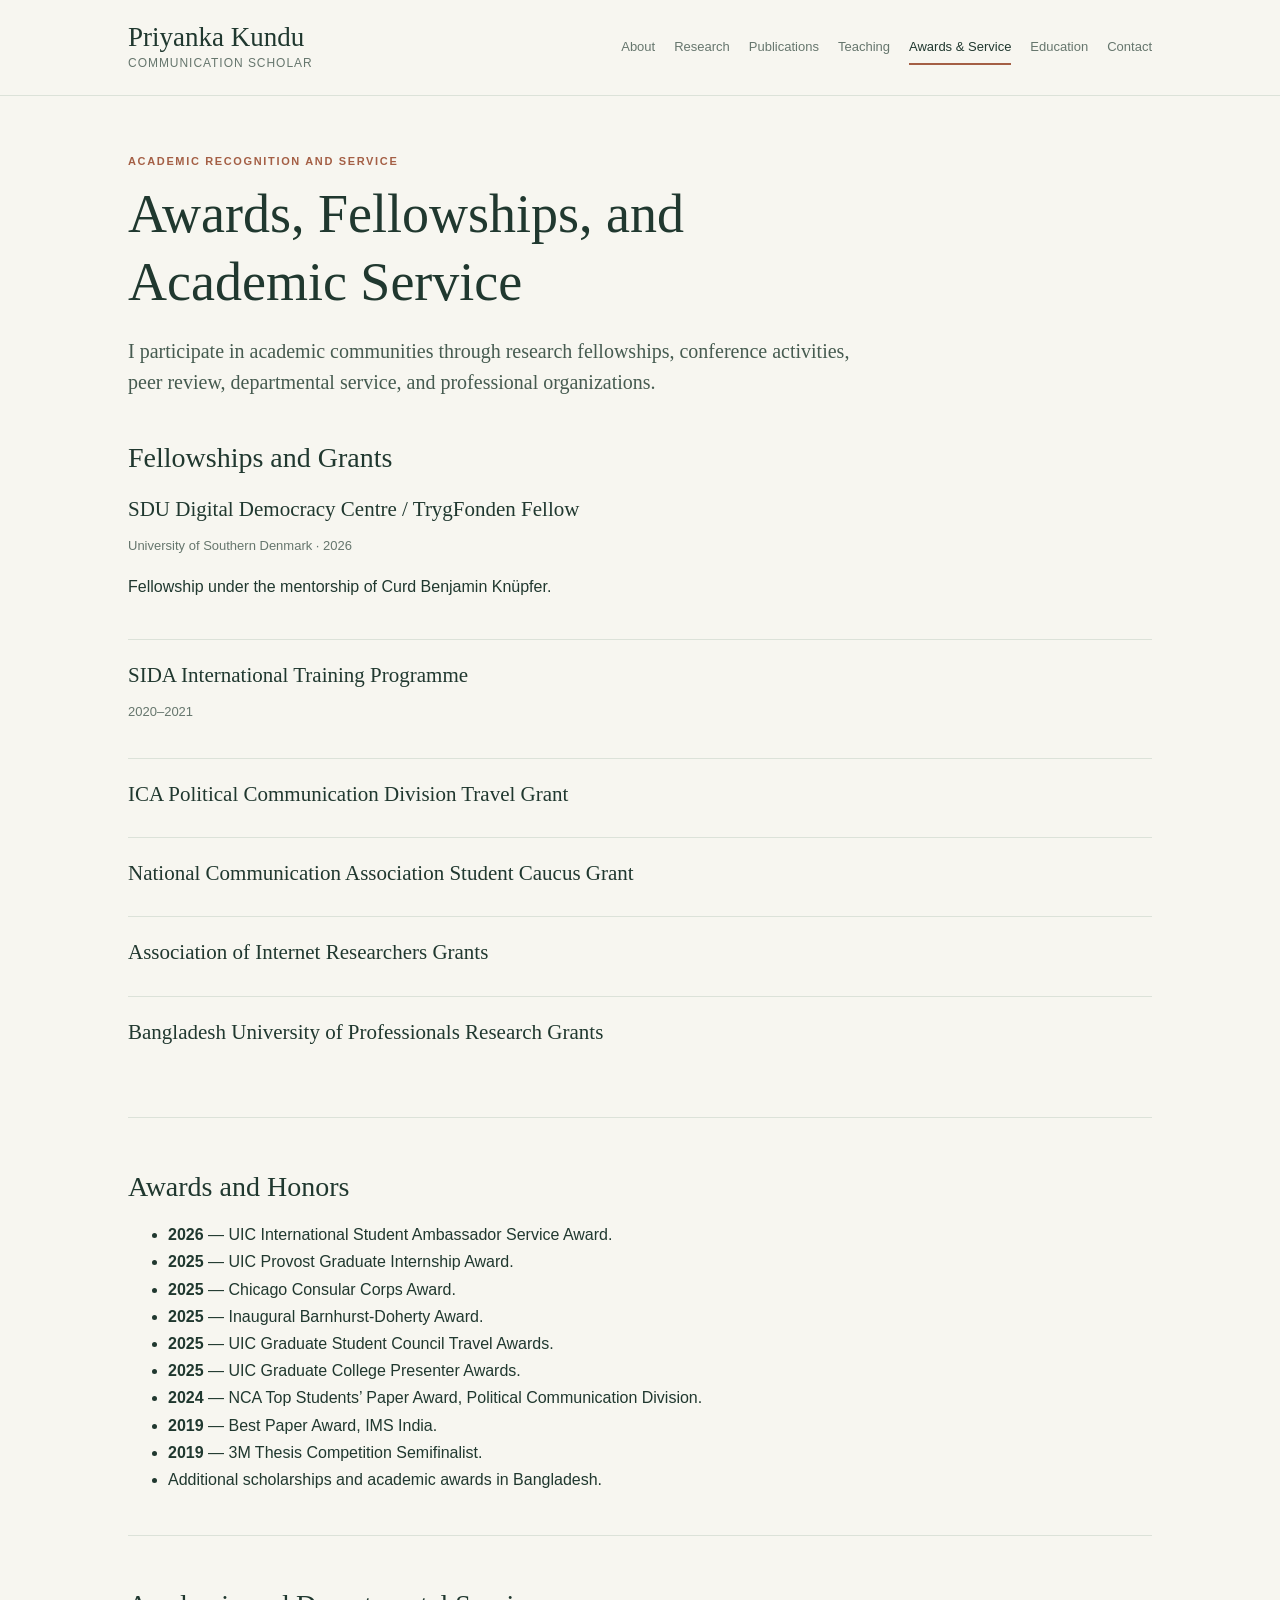
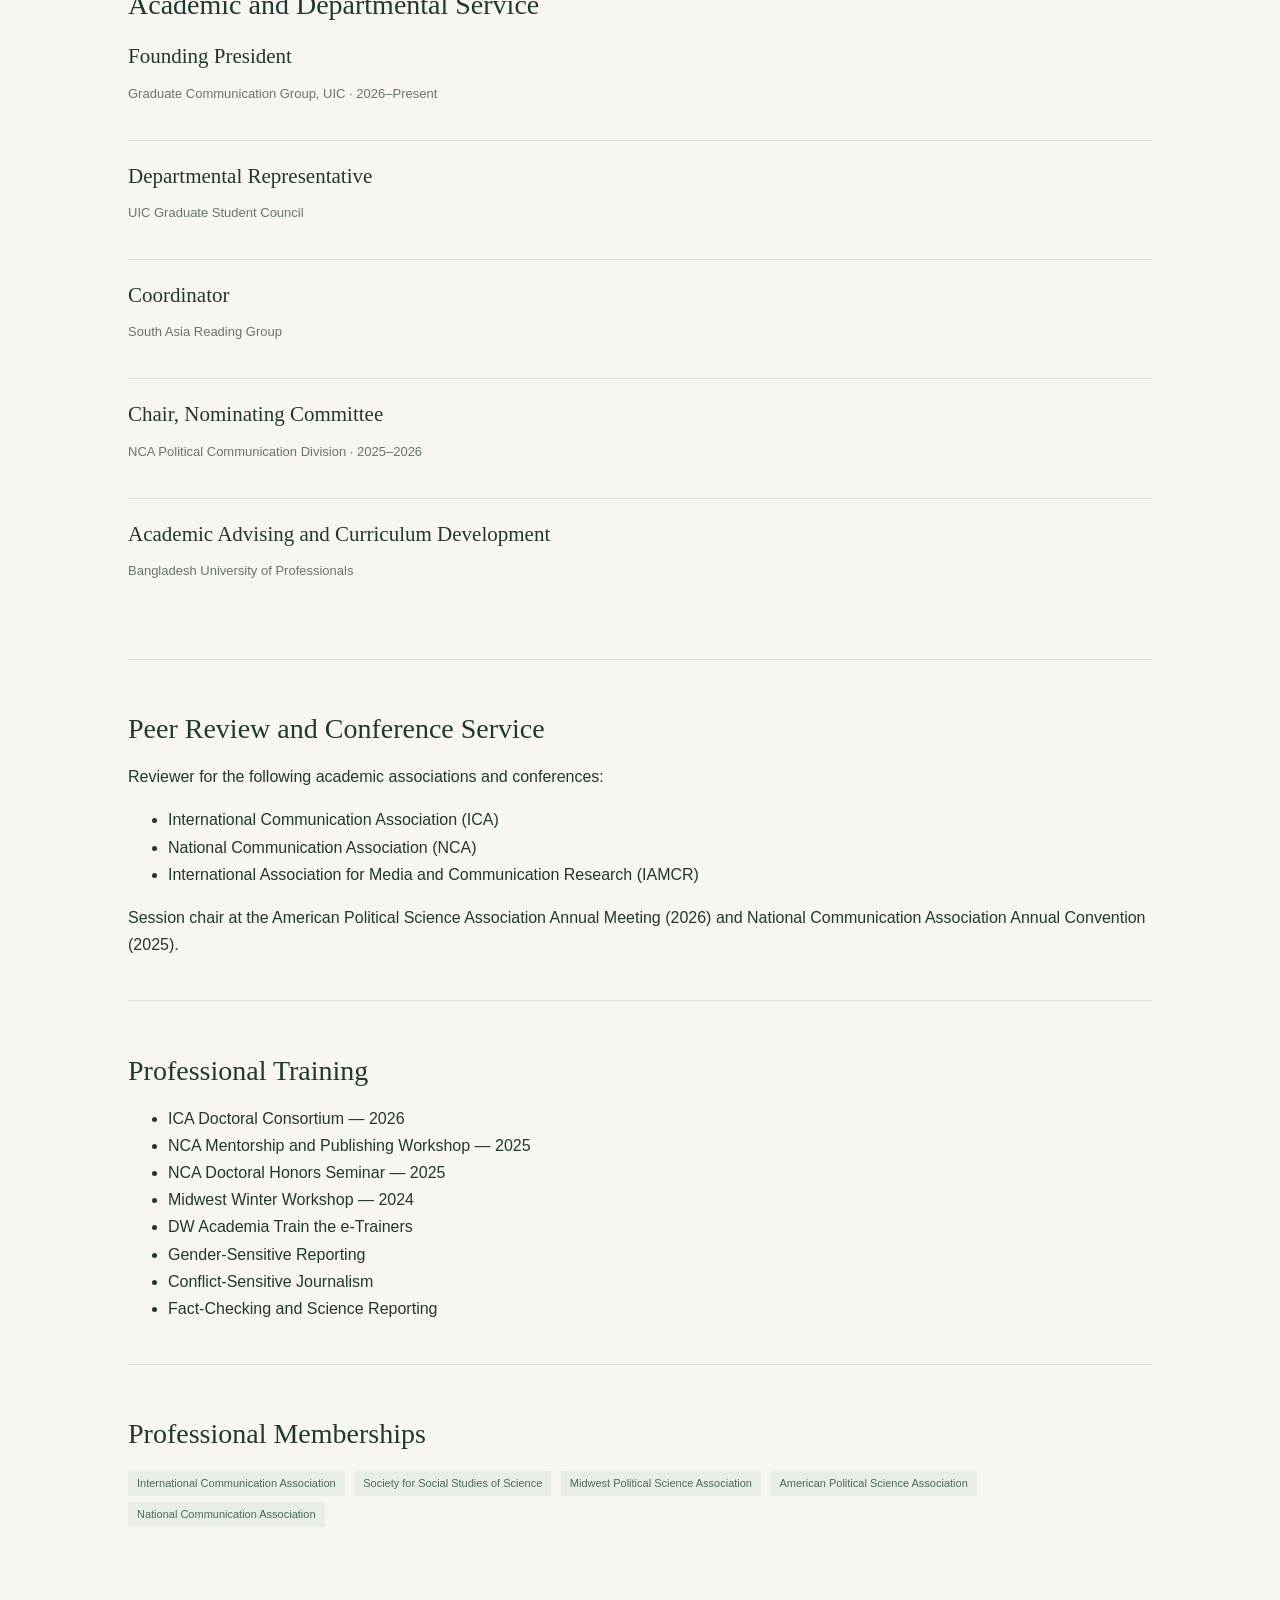
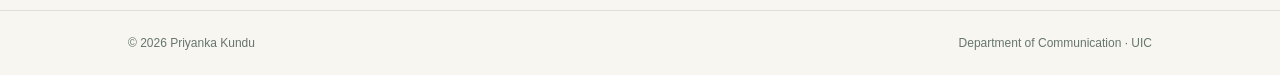
==== awards.html @ 56fa3d25 "update files" ====
<!DOCTYPE html>
<html lang="en">
<head>
    <meta charset="UTF-8">
    <meta name="viewport" content="width=device-width, initial-scale=1">
    <title>Awards & Service | Priyanka Kundu</title>
    <link rel="stylesheet" href="css/style.css">
</head>

<body>

<header class="site-header">
    <div class="header-inner">
        <a class="brand" href="index.html">
            <span class="brand-name">Priyanka Kundu</span>
            <span class="brand-subtitle">Communication Scholar</span>
        </a>

        <nav>
            <a href="index.html">About</a>
            <a href="research.html">Research</a>
            <a href="publications.html">Publications</a>
            <a href="teaching.html">Teaching</a>
            <a class="active" href="awards.html">Awards &amp; Service</a>
            <a href="education.html">Education</a>
            <a href="contact.html">Contact</a>
        </nav>
    </div>
</header>

<main>

    <div class="page-intro">
        <div class="eyebrow">Academic Recognition and Service</div>
        <h1>Awards, Fellowships, and Academic Service</h1>

        <p class="lead">
            I participate in academic communities through research
            fellowships, conference activities, peer review, departmental
            service, and professional organizations.
        </p>
    </div>

    <section>
        <h2>Fellowships and Grants</h2>

        <div class="item">
            <h3>SDU Digital Democracy Centre / TrygFonden Fellow</h3>
            <p class="meta">University of Southern Denmark · 2026</p>
            <p>Fellowship under the mentorship of Curd Benjamin Knüpfer.</p>
        </div>

        <div class="item">
            <h3>SIDA International Training Programme</h3>
            <p class="meta">2020–2021</p>
        </div>

        <div class="item">
            <h3>ICA Political Communication Division Travel Grant</h3>
        </div>

        <div class="item">
            <h3>National Communication Association Student Caucus Grant</h3>
        </div>

        <div class="item">
            <h3>Association of Internet Researchers Grants</h3>
        </div>

        <div class="item">
            <h3>Bangladesh University of Professionals Research Grants</h3>
        </div>
    </section>

    <section class="section">
        <h2>Awards and Honors</h2>

        <ul class="clean">
            <li><strong>2026</strong> — UIC International Student Ambassador Service Award.</li>
            <li><strong>2025</strong> — UIC Provost Graduate Internship Award.</li>
            <li><strong>2025</strong> — Chicago Consular Corps Award.</li>
            <li><strong>2025</strong> — Inaugural Barnhurst-Doherty Award.</li>
            <li><strong>2025</strong> — UIC Graduate Student Council Travel Awards.</li>
            <li><strong>2025</strong> — UIC Graduate College Presenter Awards.</li>
            <li><strong>2024</strong> — NCA Top Students’ Paper Award, Political Communication Division.</li>
            <li><strong>2019</strong> — Best Paper Award, IMS India.</li>
            <li><strong>2019</strong> — 3M Thesis Competition Semifinalist.</li>
            <li>Additional scholarships and academic awards in Bangladesh.</li>
        </ul>
    </section>

    <section class="section">
        <h2>Academic and Departmental Service</h2>

        <div class="item">
            <h3>Founding President</h3>
            <p class="meta">Graduate Communication Group, UIC · 2026–Present</p>
        </div>

        <div class="item">
            <h3>Departmental Representative</h3>
            <p class="meta">UIC Graduate Student Council</p>
        </div>

        <div class="item">
            <h3>Coordinator</h3>
            <p class="meta">South Asia Reading Group</p>
        </div>

        <div class="item">
            <h3>Chair, Nominating Committee</h3>
            <p class="meta">NCA Political Communication Division · 2025–2026</p>
        </div>

        <div class="item">
            <h3>Academic Advising and Curriculum Development</h3>
            <p class="meta">Bangladesh University of Professionals</p>
        </div>
    </section>

    <section class="section">
        <h2>Peer Review and Conference Service</h2>

        <p>
            Reviewer for the following academic associations and conferences:
        </p>

        <ul class="clean">
            <li>International Communication Association (ICA)</li>
            <li>National Communication Association (NCA)</li>
            <li>International Association for Media and Communication Research (IAMCR)</li>
        </ul>

        <p>
            Session chair at the American Political Science Association
            Annual Meeting (2026) and National Communication Association
            Annual Convention (2025).
        </p>
    </section>

    <section class="section">
        <h2>Professional Training</h2>

        <ul class="clean">
            <li>ICA Doctoral Consortium — 2026</li>
            <li>NCA Mentorship and Publishing Workshop — 2025</li>
            <li>NCA Doctoral Honors Seminar — 2025</li>
            <li>Midwest Winter Workshop — 2024</li>
            <li>DW Academia Train the e-Trainers</li>
            <li>Gender-Sensitive Reporting</li>
            <li>Conflict-Sensitive Journalism</li>
            <li>Fact-Checking and Science Reporting</li>
        </ul>
    </section>

    <section class="section">
        <h2>Professional Memberships</h2>

        <span class="tag">International Communication Association</span>
        <span class="tag">Society for Social Studies of Science</span>
        <span class="tag">Midwest Political Science Association</span>
        <span class="tag">American Political Science Association</span>
        <span class="tag">National Communication Association</span>
    </section>

</main>

<footer class="site-footer">
    <div class="footer-inner">
        <span>© 2026 Priyanka Kundu</span>
        <span>Department of Communication · UIC</span>
    </div>
</footer>

</body>
</html>
---- css/style.css ----
:root {
    --paper: #f7f6f0;
    --surface: #fffefa;
    --ink: #20382f;
    --muted: #66766d;
    --green: #496b59;
    --green-light: #e8eee7;
    --rust: #a45f45;
    --line: #dce2d9;
    --max: 1080px;
}

* {
    box-sizing: border-box;
}

body {
    margin: 0;
    background: var(--paper);
    color: var(--ink);
    font-family: Arial, Helvetica, sans-serif;
    line-height: 1.7;
}

a {
    color: var(--green);
    text-decoration-thickness: 1px;
    text-underline-offset: 3px;
}

a:hover {
    color: var(--rust);
}

/* Header and navigation */

.site-header {
    border-bottom: 1px solid var(--line);
    background: var(--paper);
}

.header-inner {
    max-width: var(--max);
    margin: auto;
    padding: 22px 28px;
    display: flex;
    align-items: center;
    justify-content: space-between;
    gap: 24px;
}

.brand {
    text-decoration: none;
    color: var(--ink);
}

.brand-name {
    display: block;
    font: 27px Georgia, serif;
}

.brand-subtitle {
    display: block;
    color: var(--muted);
    font-size: 12px;
    letter-spacing: .08em;
    text-transform: uppercase;
}

nav {
    display: flex;
    flex-wrap: wrap;
    gap: 7px 19px;
}

nav a {
    color: var(--muted);
    text-decoration: none;
    font-size: 13px;
    padding: 5px 0;
    border-bottom: 2px solid transparent;
}

nav a:hover,
nav a.active {
    color: var(--ink);
    border-color: var(--rust);
}

/* Main content */

main {
    max-width: var(--max);
    margin: auto;
    padding: 56px 28px 80px;
    min-height: 70vh;
}

.eyebrow {
    color: var(--rust);
    text-transform: uppercase;
    letter-spacing: .15em;
    font-size: 11px;
    font-weight: bold;
}

h1, h2, h3 {
    font-family: Georgia, "Times New Roman", serif;
    font-weight: 400;
    line-height: 1.25;
}

h1 {
    font-size: clamp(38px, 5vw, 54px);
    margin: 10px 0 16px;
}

h2 {
    font-size: 28px;
    margin-bottom: 17px;
}

h3 {
    font-size: 21px;
    margin-bottom: 8px;
}

.page-intro {
    max-width: 760px;
    margin-bottom: 42px;
}

.lead {
    color: #465b50;
    font: 20px/1.55 Georgia, serif;
}

.section {
    margin-top: 42px;
    padding-top: 28px;
    border-top: 1px solid var(--line);
}

.item {
    padding-bottom: 22px;
    margin-bottom: 22px;
    border-bottom: 1px solid var(--line);
}

.item:last-child {
    border-bottom: none;
}

.meta {
    color: var(--muted);
    font-size: 13px;
}

.tag {
    display: inline-block;
    background: var(--green-light);
    color: var(--green);
    padding: 3px 9px;
    font-size: 11px;
    margin: 3px 5px 3px 0;
}

/* Homepage */

.hero-grid {
    display: grid;
    grid-template-columns: 1.5fr .8fr;
    gap: 56px;
    align-items: start;
}

.portrait {
    background: var(--green-light);
    aspect-ratio: 4 / 5;
    overflow: hidden;
    max-width: 330px;
}

.profile-image {
    width: 100%;
    height: 100%;
    object-fit: cover;
    display: block;
}

.button-row {
    display: flex;
    flex-wrap: wrap;
    gap: 12px;
    margin-top: 24px;
}

.button {
    display: inline-block;
    padding: 10px 16px;
    border: 1px solid var(--green);
    color: var(--green);
    text-decoration: none;
    font-size: 13px;
}

.button.primary {
    background: var(--green);
    color: white;
}

/* Cards */

.cards {
    display: grid;
    grid-template-columns: repeat(2, 1fr);
    gap: 16px;
}

.card {
    background: var(--surface);
    border: 1px solid var(--line);
    padding: 22px;
}

/* Contact */

.contact-box {
    background: var(--green-light);
    padding: 24px;
    max-width: 650px;
}

/* Footer */

.site-footer {
    border-top: 1px solid var(--line);
    color: var(--muted);
    font-size: 12px;
}

.footer-inner {
    max-width: var(--max);
    margin: auto;
    padding: 22px 28px;
    display: flex;
    justify-content: space-between;
    flex-wrap: wrap;
    gap: 12px;
}

/* Mobile */

@media (max-width: 760px) {
    .header-inner {
        align-items: flex-start;
        flex-direction: column;
    }

    .hero-grid,
    .cards {
        grid-template-columns: 1fr;
    }

    main {
        padding: 38px 20px 60px;
    }

    .portrait {
        max-width: 260px;
    }
}
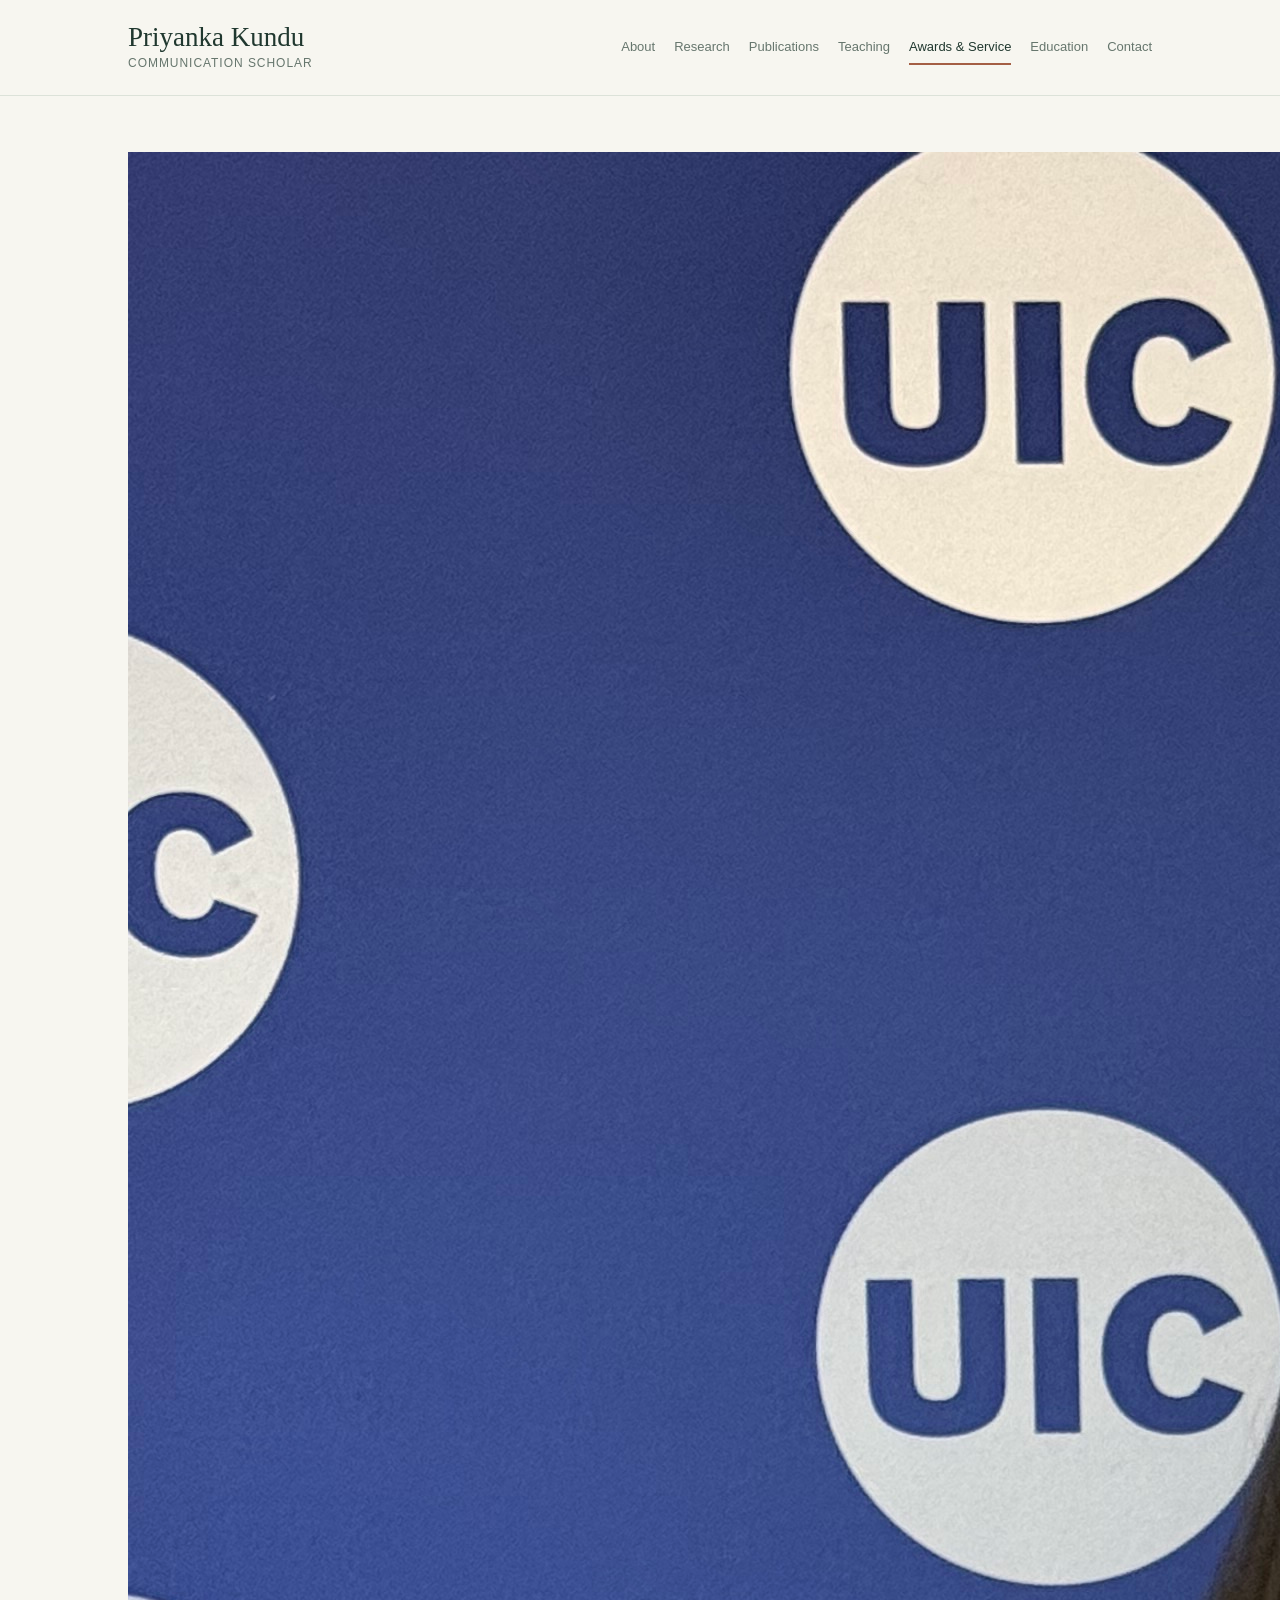
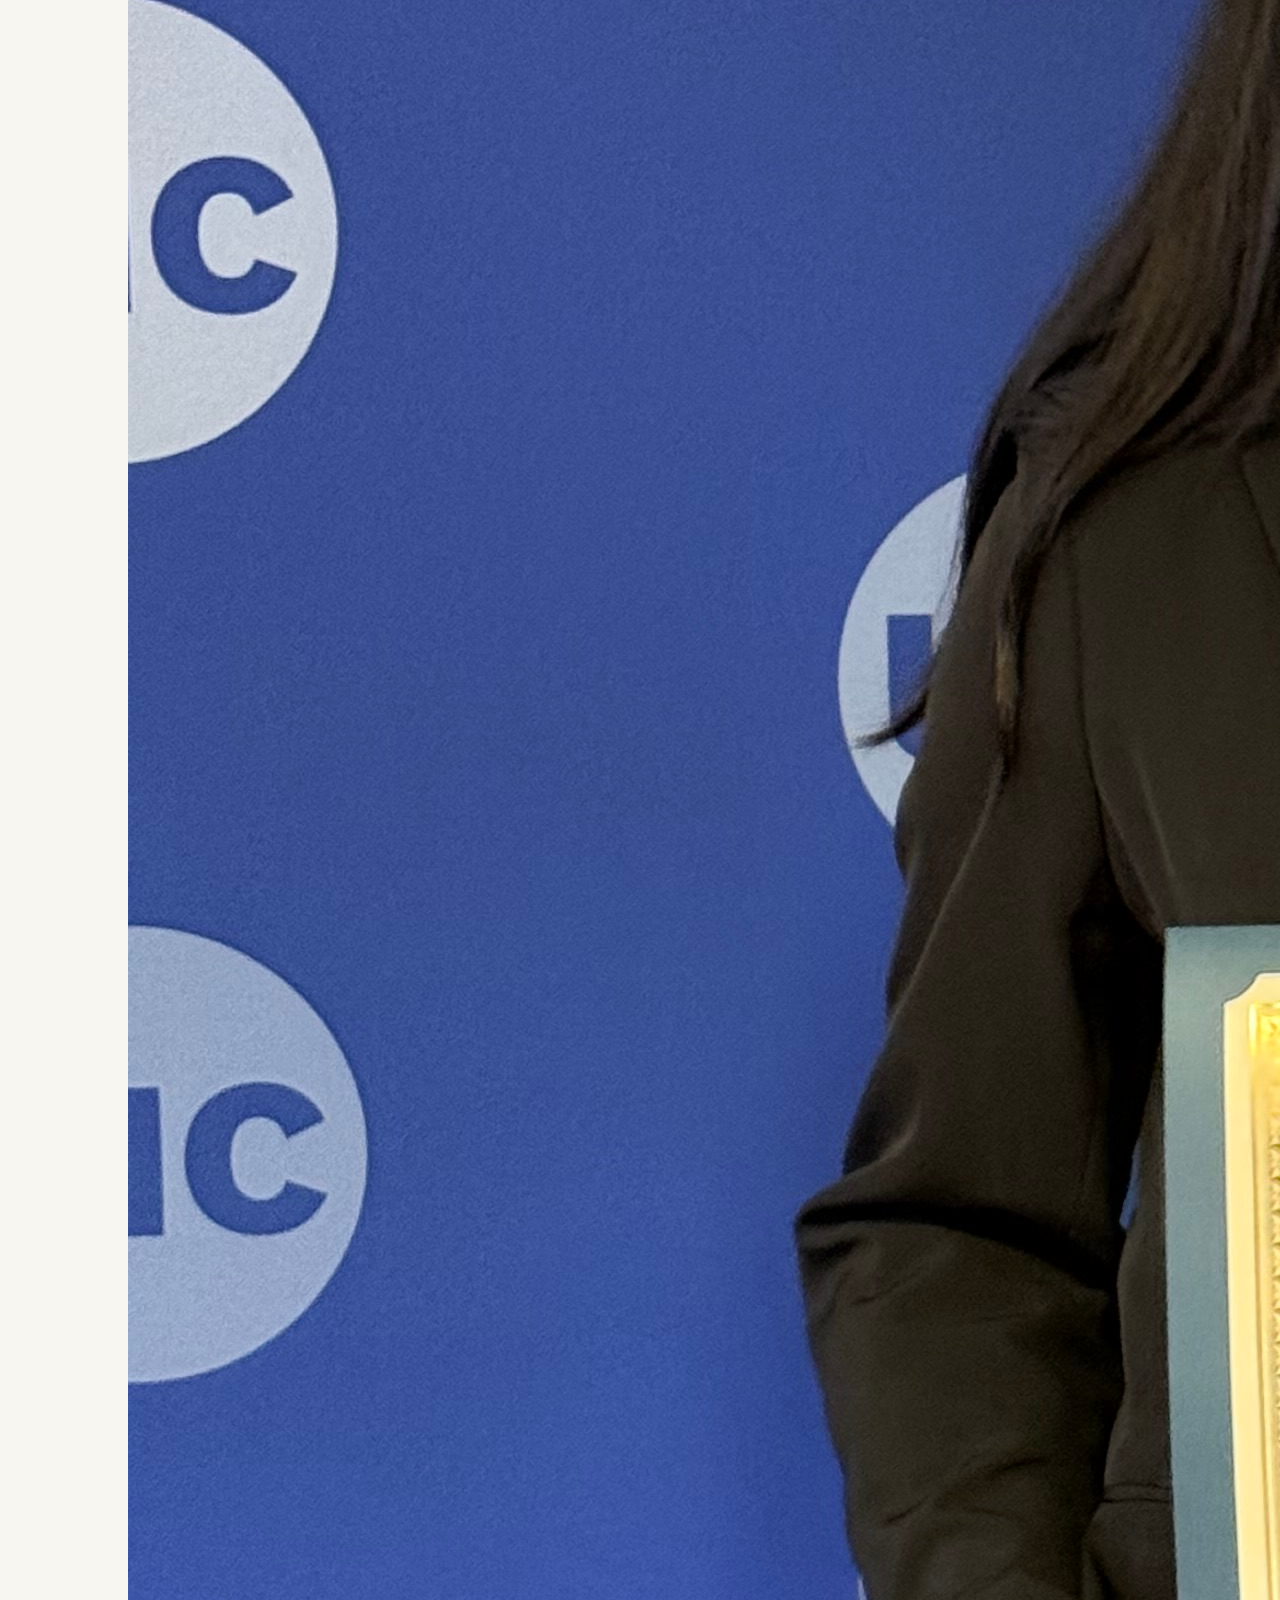
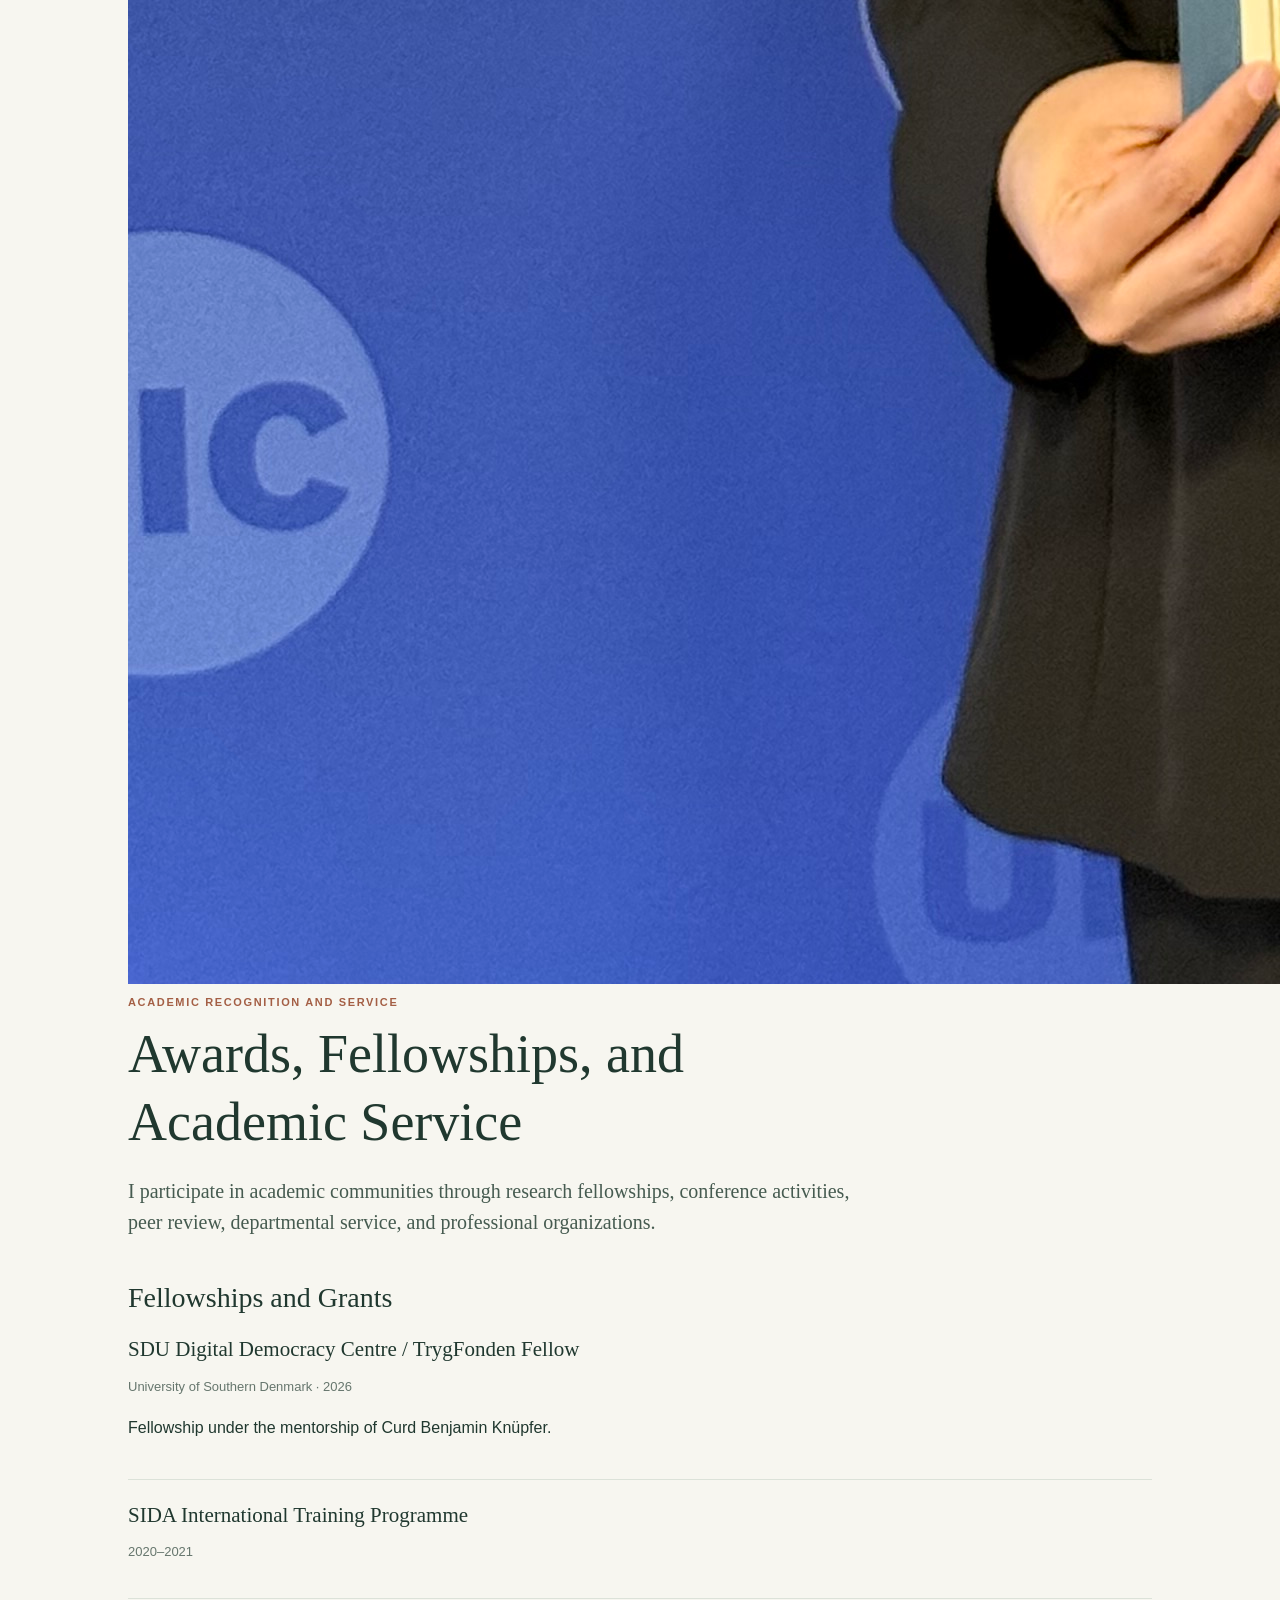
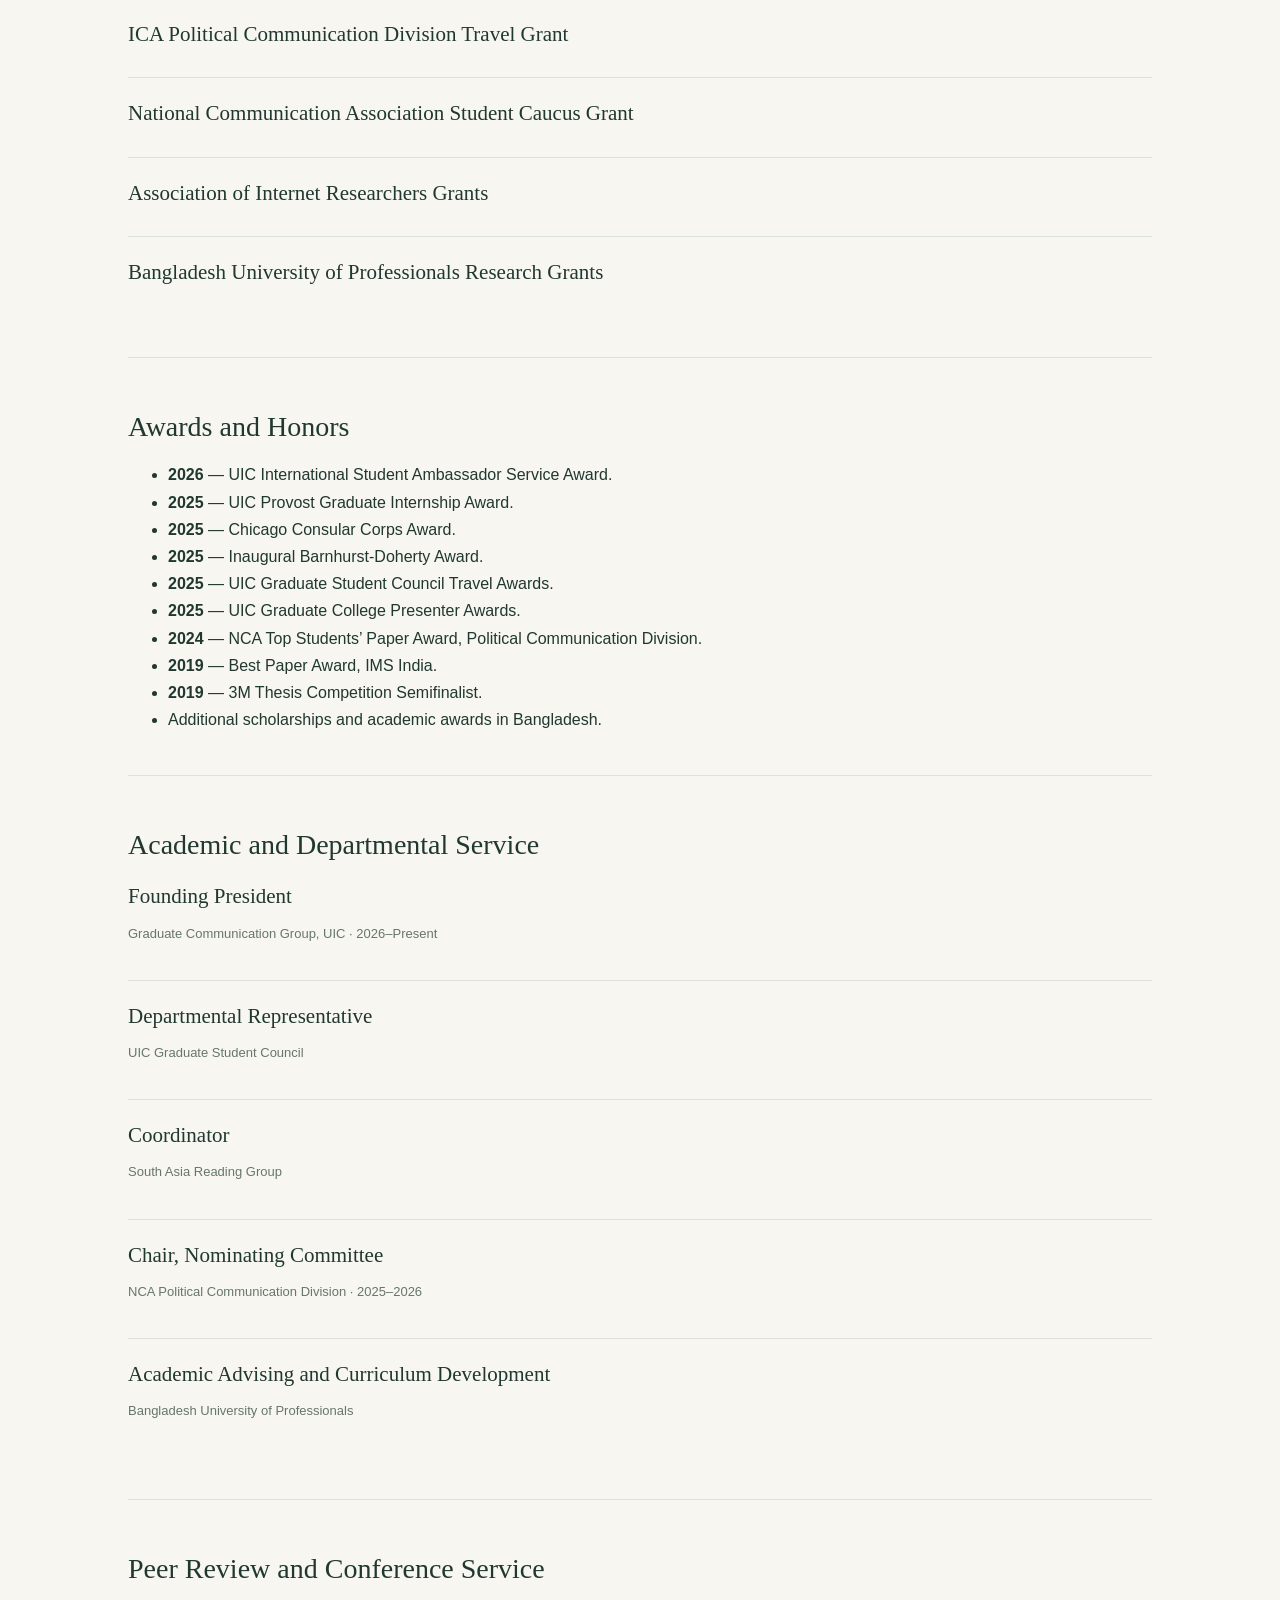
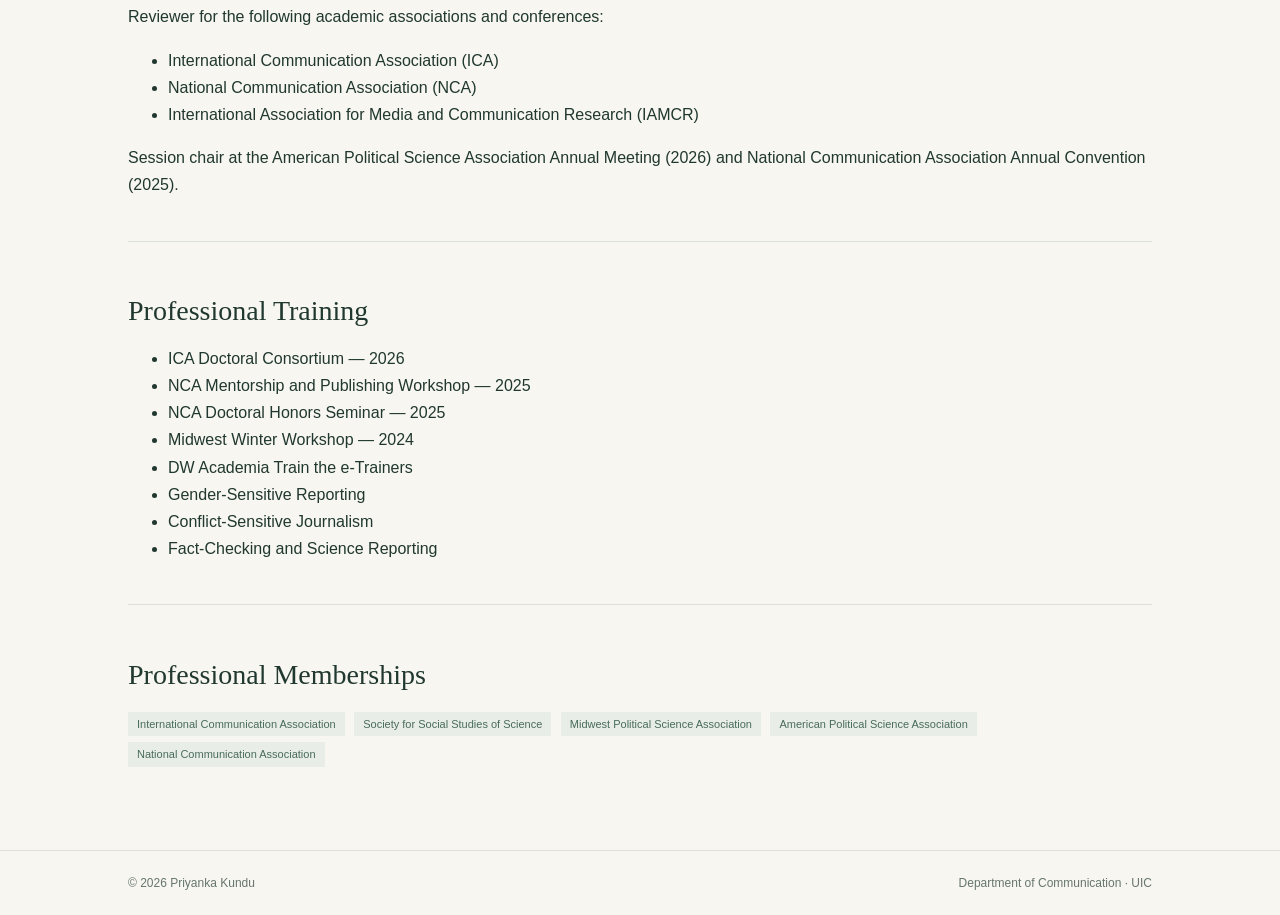
==== commit 5d3d0b50: "update files" ====
--- a/awards.html
+++ b/awards.html
@@ -29,6 +29,10 @@
 </header>
 
 <main>
+
+    <div class="award-photo">
+    <img src="images/award.jpg" alt="Priyanka Kundu receiving an academic award">
+    </div>
 
     <div class="page-intro">
         <div class="eyebrow">Academic Recognition and Service</div>
--- a/css/style.css
+++ b/css/style.css
@@ -269,4 +269,21 @@
     .portrait {
         max-width: 260px;
     }
+
+    .award-photo {
+
+        max-width: 400px;
+
+        margin: 0 auto 35px;
+
+    }   
+
+    .award-photo img {
+        width: 100%;
+        height: auto;
+        display: block;
+        object-fit: contain;
+
+    }
+
 }
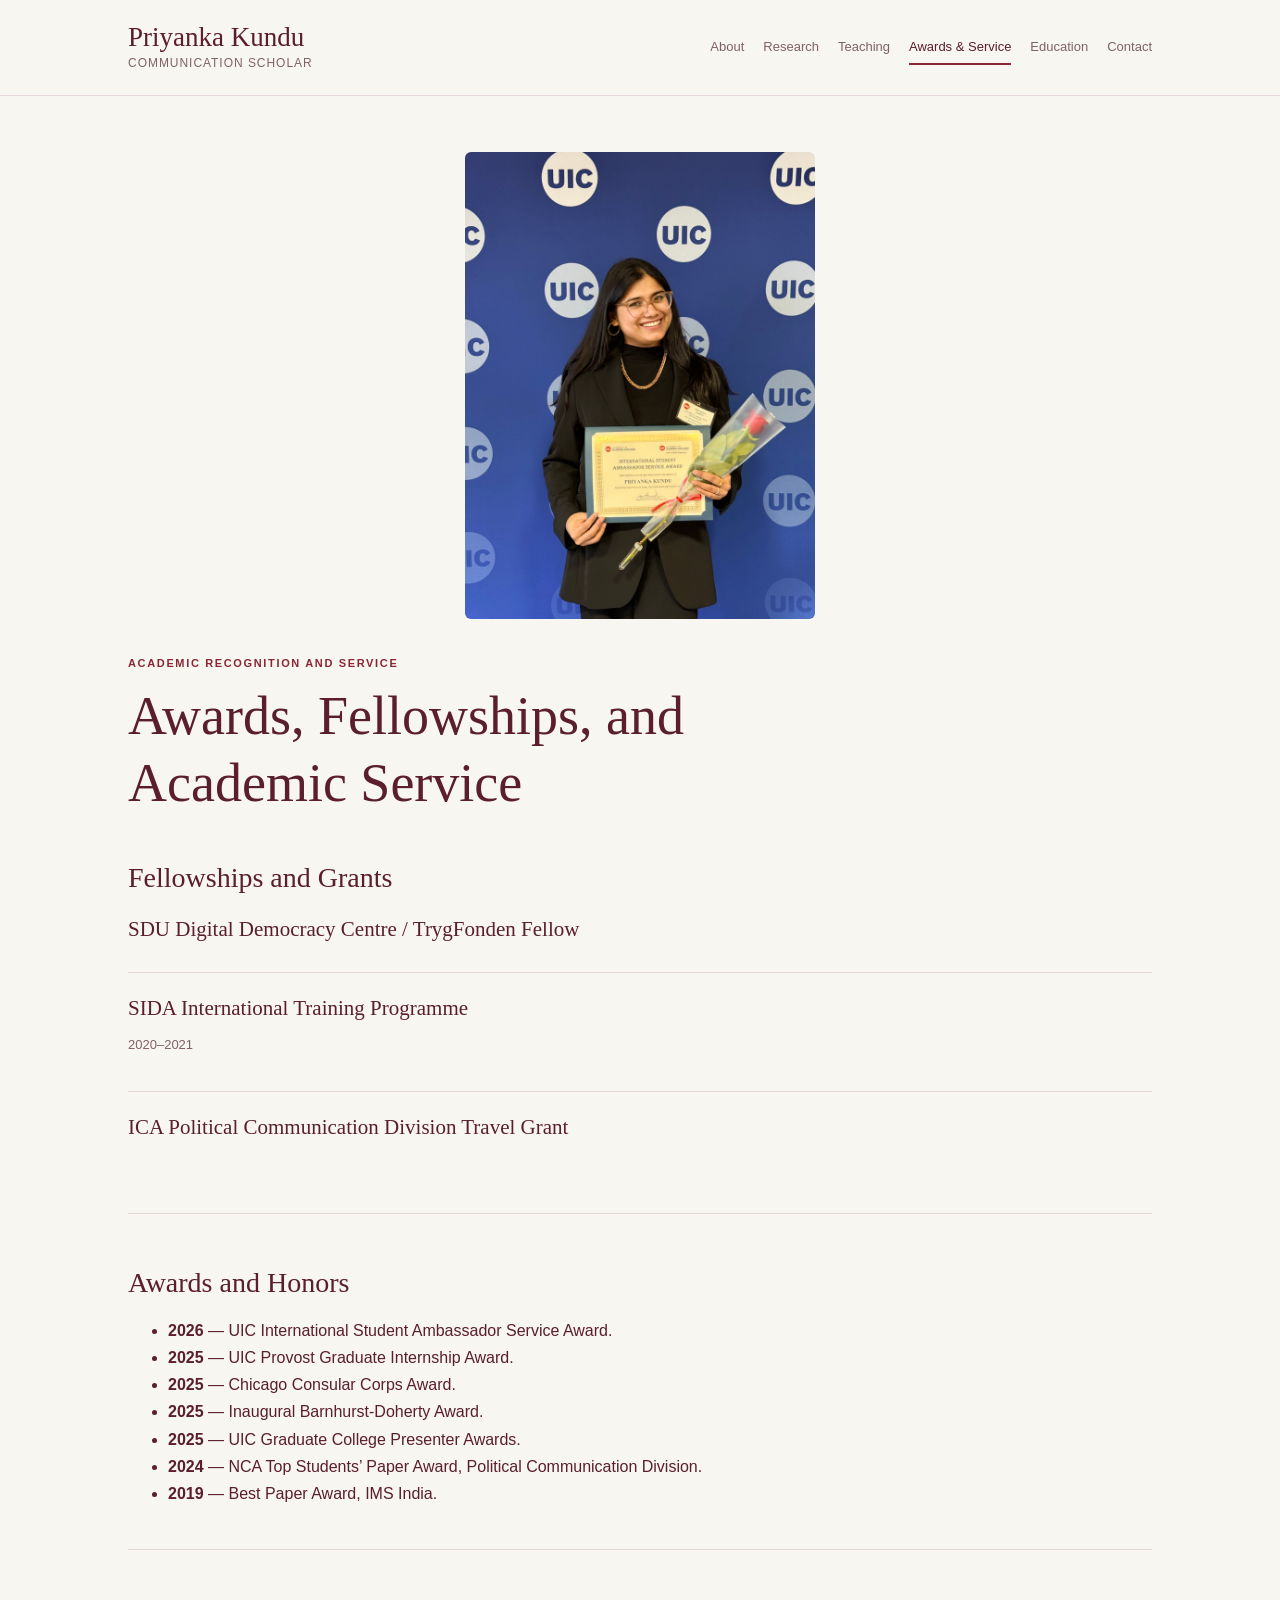
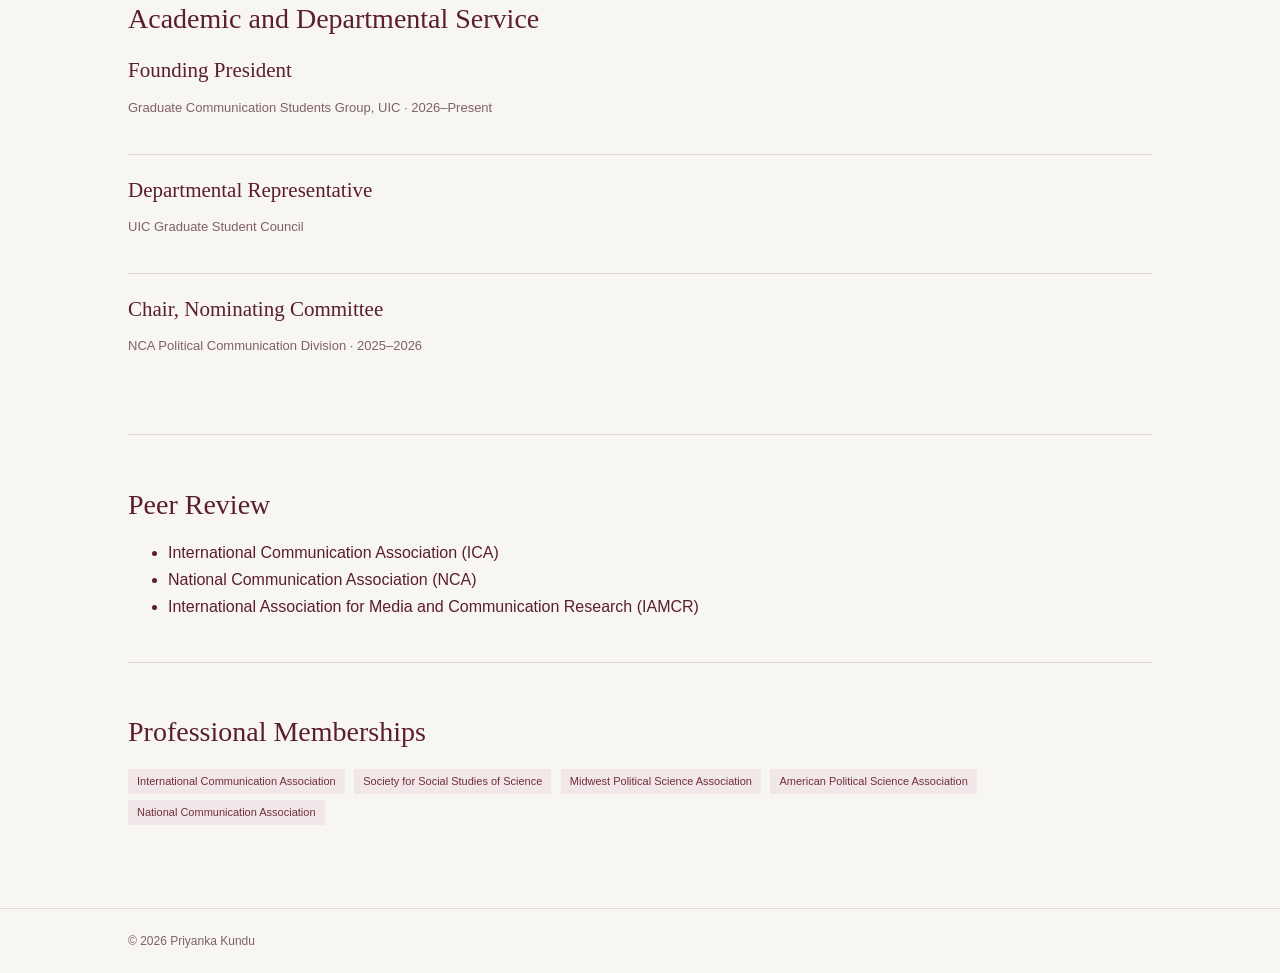
==== commit d58c877f: "update files" ====
--- a/awards.html
+++ b/awards.html
@@ -19,7 +19,6 @@
         <nav>
             <a href="index.html">About</a>
             <a href="research.html">Research</a>
-            <a href="publications.html">Publications</a>
             <a href="teaching.html">Teaching</a>
             <a class="active" href="awards.html">Awards &amp; Service</a>
             <a href="education.html">Education</a>
@@ -38,21 +37,14 @@
         <div class="eyebrow">Academic Recognition and Service</div>
         <h1>Awards, Fellowships, and Academic Service</h1>
 
-        <p class="lead">
-            I participate in academic communities through research
-            fellowships, conference activities, peer review, departmental
-            service, and professional organizations.
-        </p>
-    </div>
+       </div>
 
     <section>
         <h2>Fellowships and Grants</h2>
 
         <div class="item">
             <h3>SDU Digital Democracy Centre / TrygFonden Fellow</h3>
-            <p class="meta">University of Southern Denmark · 2026</p>
-            <p>Fellowship under the mentorship of Curd Benjamin Knüpfer.</p>
-        </div>
+            </div>
 
         <div class="item">
             <h3>SIDA International Training Programme</h3>
@@ -63,18 +55,7 @@
             <h3>ICA Political Communication Division Travel Grant</h3>
         </div>
 
-        <div class="item">
-            <h3>National Communication Association Student Caucus Grant</h3>
-        </div>
-
-        <div class="item">
-            <h3>Association of Internet Researchers Grants</h3>
-        </div>
-
-        <div class="item">
-            <h3>Bangladesh University of Professionals Research Grants</h3>
-        </div>
-    </section>
+       </section>
 
     <section class="section">
         <h2>Awards and Honors</h2>
@@ -84,13 +65,10 @@
             <li><strong>2025</strong> — UIC Provost Graduate Internship Award.</li>
             <li><strong>2025</strong> — Chicago Consular Corps Award.</li>
             <li><strong>2025</strong> — Inaugural Barnhurst-Doherty Award.</li>
-            <li><strong>2025</strong> — UIC Graduate Student Council Travel Awards.</li>
             <li><strong>2025</strong> — UIC Graduate College Presenter Awards.</li>
             <li><strong>2024</strong> — NCA Top Students’ Paper Award, Political Communication Division.</li>
             <li><strong>2019</strong> — Best Paper Award, IMS India.</li>
-            <li><strong>2019</strong> — 3M Thesis Competition Semifinalist.</li>
-            <li>Additional scholarships and academic awards in Bangladesh.</li>
-        </ul>
+            </ul>
     </section>
 
     <section class="section">
@@ -98,7 +76,7 @@
 
         <div class="item">
             <h3>Founding President</h3>
-            <p class="meta">Graduate Communication Group, UIC · 2026–Present</p>
+            <p class="meta">Graduate Communication Students Group, UIC · 2026–Present</p>
         </div>
 
         <div class="item">
@@ -107,56 +85,26 @@
         </div>
 
         <div class="item">
-            <h3>Coordinator</h3>
-            <p class="meta">South Asia Reading Group</p>
-        </div>
-
-        <div class="item">
             <h3>Chair, Nominating Committee</h3>
             <p class="meta">NCA Political Communication Division · 2025–2026</p>
         </div>
 
-        <div class="item">
-            <h3>Academic Advising and Curriculum Development</h3>
-            <p class="meta">Bangladesh University of Professionals</p>
-        </div>
+       
     </section>
 
     <section class="section">
-        <h2>Peer Review and Conference Service</h2>
+        <h2>Peer Review</h2>
 
-        <p>
-            Reviewer for the following academic associations and conferences:
-        </p>
-
+    
         <ul class="clean">
             <li>International Communication Association (ICA)</li>
             <li>National Communication Association (NCA)</li>
             <li>International Association for Media and Communication Research (IAMCR)</li>
         </ul>
 
-        <p>
-            Session chair at the American Political Science Association
-            Annual Meeting (2026) and National Communication Association
-            Annual Convention (2025).
-        </p>
-    </section>
+        </section>
 
-    <section class="section">
-        <h2>Professional Training</h2>
-
-        <ul class="clean">
-            <li>ICA Doctoral Consortium — 2026</li>
-            <li>NCA Mentorship and Publishing Workshop — 2025</li>
-            <li>NCA Doctoral Honors Seminar — 2025</li>
-            <li>Midwest Winter Workshop — 2024</li>
-            <li>DW Academia Train the e-Trainers</li>
-            <li>Gender-Sensitive Reporting</li>
-            <li>Conflict-Sensitive Journalism</li>
-            <li>Fact-Checking and Science Reporting</li>
-        </ul>
-    </section>
-
+    
     <section class="section">
         <h2>Professional Memberships</h2>
 
@@ -172,8 +120,7 @@
 <footer class="site-footer">
     <div class="footer-inner">
         <span>© 2026 Priyanka Kundu</span>
-        <span>Department of Communication · UIC</span>
-    </div>
+       </div>
 </footer>
 
 </body>
--- a/css/style.css
+++ b/css/style.css
@@ -1,13 +1,50 @@
+/*
+
 :root {
+
     --paper: #f7f6f0;
+
     --surface: #fffefa;
+
     --ink: #20382f;
+
     --muted: #66766d;
+
     --green: #496b59;
+
     --green-light: #e8eee7;
+
     --rust: #a45f45;
+
     --line: #dce2d9;
+
     --max: 1080px;
+
+}
+
+*/
+
+
+:root {
+
+    --paper: #f7f6f0;
+
+    --surface: #fffefa;
+
+    --ink: #5B1E2D;       /* Burgundy: main text */
+
+    --muted: #80616A;     /* Muted burgundy */
+
+    --green: #722F3E;     /* Maroon: links */
+
+    --green-light: #F1E6E8;
+
+    --rust: #8B2635;      /* Dark burgundy accent */
+
+    --line: #E3D5D9;
+
+    --max: 1080px;
+
 }
 
 * {
@@ -129,10 +166,18 @@
     max-width: 760px;
     margin-bottom: 42px;
 }
-
+/*
 .lead {
     color: #465b50;
     font: 20px/1.55 Georgia, serif;
+}
+*/
+.lead {
+
+    color: var(--ink);
+
+    font: 20px/1.55 Georgia, serif;
+
 }
 
 .section {
@@ -249,6 +294,28 @@
     gap: 12px;
 }
 
+.award-photo {
+
+    max-width: 350px;
+
+    margin: 0 auto 35px;
+
+}
+
+.award-photo img {
+
+    width: 100%;
+
+    height: auto;
+
+    display: block;
+
+    object-fit: contain;
+
+    border-radius: 6px;
+
+}
+
 /* Mobile */
 
 @media (max-width: 760px) {
@@ -270,20 +337,6 @@
         max-width: 260px;
     }
 
-    .award-photo {
-
-        max-width: 400px;
-
-        margin: 0 auto 35px;
-
-    }   
-
-    .award-photo img {
-        width: 100%;
-        height: auto;
-        display: block;
-        object-fit: contain;
-
-    }
+
 
 }
